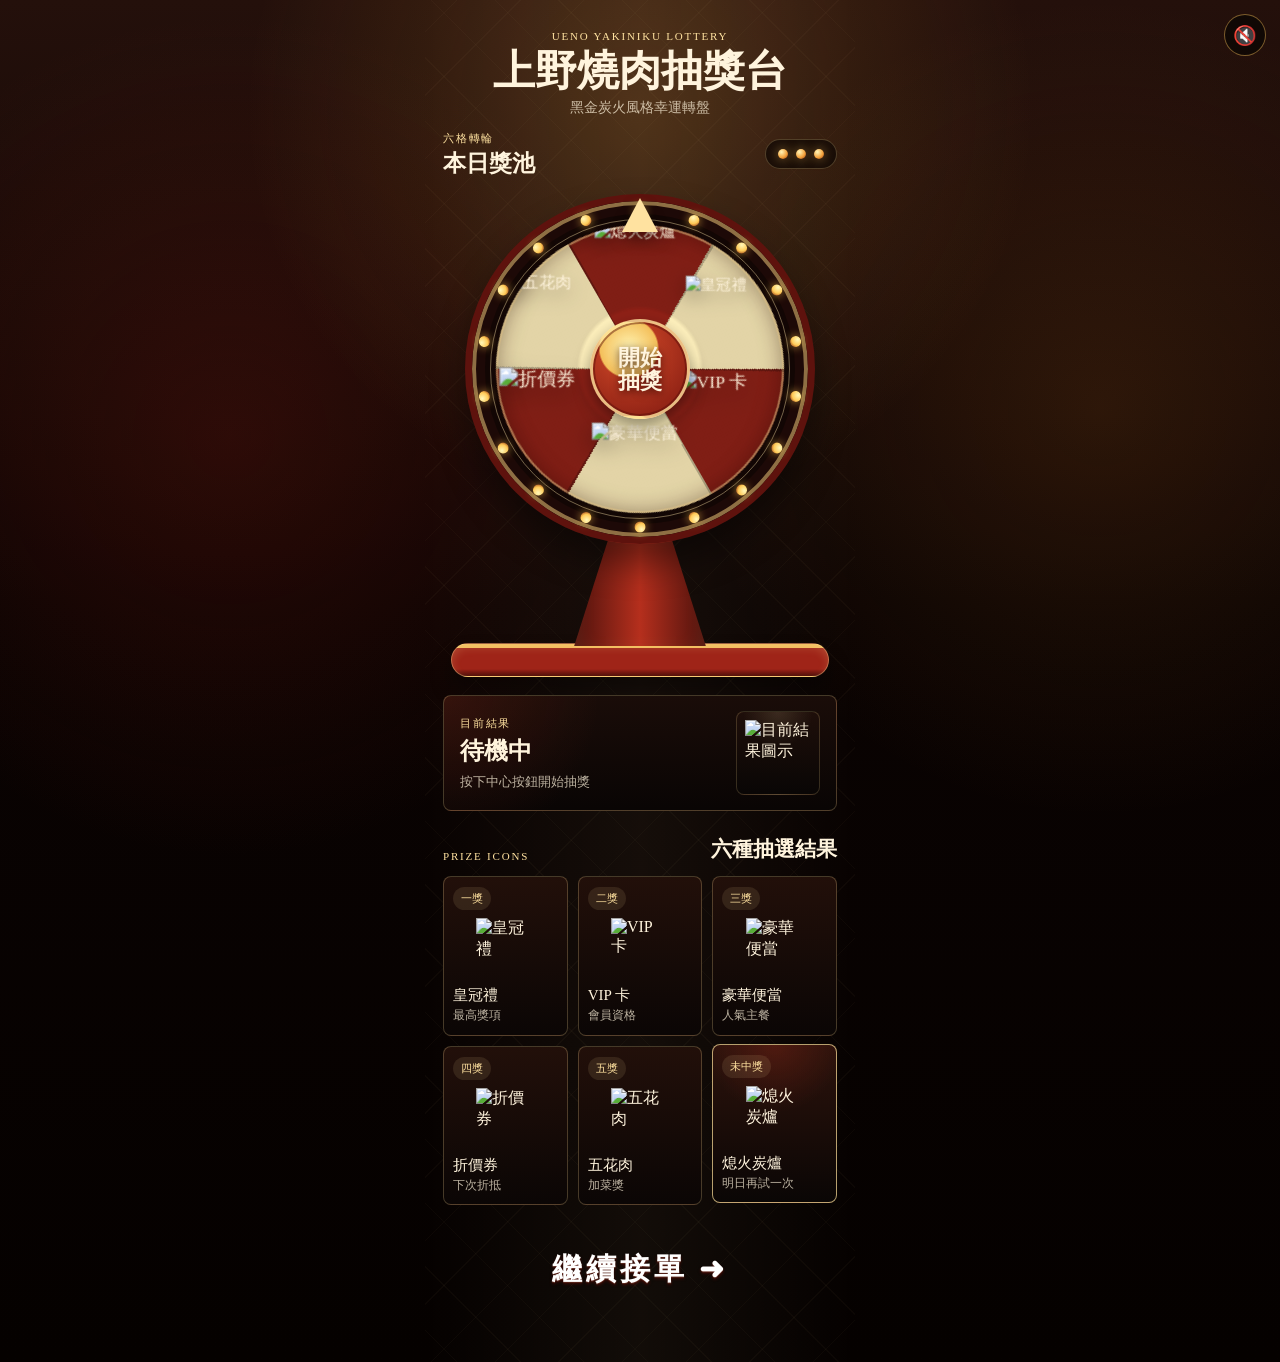
==== slot/index.html @ 362c2b06 "轉盤獎項圖：永遠正立 + 往外擴開不再擠在中心 - 圖片不再隨輪盤旋轉而上下顛倒（@property --spin 反向抵銷，扇形照常轉） - 獎項圖外移（translateY -92%→-114%）" ====
<!doctype html>
<html lang="zh-Hant">
<head>
  <meta charset="utf-8" />
  <meta name="viewport" content="width=device-width, initial-scale=1, viewport-fit=cover" />
  <meta name="theme-color" content="#120705" />
  <title>上野燒肉幸運轉盤</title>
  <link rel="stylesheet" href="./style.css?v=12" />
</head>
<body>
  <main class="lottery-app">
    <header class="brand-bar">
      <p class="brand-bar__eyebrow">UENO YAKINIKU LOTTERY</p>
      <h1 class="brand-bar__title">上野燒肉抽獎台</h1>
      <p class="brand-bar__subtitle">黑金炭火風格幸運轉盤</p>
    </header>

    <section class="wheel-stage" aria-labelledby="wheelTitle">
      <div class="stage-heading">
        <div>
          <p class="stage-heading__eyebrow">六格轉輪</p>
          <h2 id="wheelTitle" class="stage-heading__title">本日獎池</h2>
        </div>
        <div class="stage-lamps" aria-hidden="true">
          <span></span>
          <span></span>
          <span></span>
        </div>
      </div>

      <div class="fortune-machine">
        <div class="wheel-head">
          <div class="wheel-bulbs" data-bulb-ring aria-hidden="true"></div>
          <div class="wheel-pointer" aria-hidden="true"></div>

          <div class="wheel-rotator" data-wheel-rotator>
            <div class="wheel-face" data-wheel-track></div>
          </div>

          <button id="spinButton" class="center-spin" type="button">
            <span>開始</span>
            <span>抽獎</span>
          </button>
        </div>

        <div class="machine-neck" aria-hidden="true"></div>
        <div class="machine-base" aria-hidden="true"></div>
      </div>
    </section>

    <section class="draw-panel" aria-labelledby="drawStatusTitle">
      <div class="draw-status">
        <div class="draw-status__copy">
          <p class="draw-status__eyebrow" id="drawStatusTitle">目前結果</p>
          <strong id="resultLabel" class="draw-status__title">待機中</strong>
          <p id="resultDetail" class="draw-status__detail">按下中心按鈕開始抽獎</p>
        </div>
        <div class="draw-status__icon">
          <img id="resultIcon" src="./assets/prizes/ember-grill.png" alt="目前結果圖示" />
        </div>
      </div>
      <p id="resultCS" class="draw-status__cs"></p>
    </section>

    <section class="prize-grid" aria-labelledby="prizeGridTitle">
      <div class="section-heading">
        <p class="section-heading__eyebrow">Prize Icons</p>
        <h2 id="prizeGridTitle" class="section-heading__title">六種抽選結果</h2>
      </div>

      <div id="prizeCards" class="prize-grid__cards"></div>
    </section>

    <a class="back-to-game" href="../index.html">繼續接單 ➜</a>
  </main>

  <audio id="bgm" loop preload="auto" src="../assets/bgm.mp3"></audio>
  <button id="muteBtn" class="mute-btn" type="button" aria-label="背景音樂開關">🔊</button>
  <script src="./app.js?v=11"></script>
</body>
</html>
---- slot/style.css ----
* {
  box-sizing: border-box;
}

:root {
  --charcoal: #090403;
  --coal: #160807;
  --lacquer: #220d09;
  --lacquer-red: #8f2117;
  --deep-red: #5e120d;
  --ivory: #fff1bd;
  --gold: #dba64f;
  --gold-light: #ffe2a0;
  --gold-dark: #7a4518;
  --text: #fff4dd;
  --muted: rgba(255, 244, 221, 0.72);
  --line: rgba(255, 219, 150, 0.24);
  --page-width: min(100vw, 430px);
  --pad: 18px;
}

html,
body {
  margin: 0;
  min-height: 100%;
  background:
    radial-gradient(circle at 50% 8%, rgba(230, 156, 58, 0.2), transparent 28%),
    radial-gradient(circle at 18% 32%, rgba(120, 25, 15, 0.28), transparent 30%),
    radial-gradient(circle at 86% 30%, rgba(167, 92, 28, 0.18), transparent 28%),
    linear-gradient(180deg, #24100b 0%, #0a0302 44%, #050100 100%);
  color: var(--text);
  font-family: "BiauKai TC", "STKaiti", "Noto Serif TC", "PingFang TC", "Microsoft JhengHei", serif;
}

body {
  overflow-x: hidden;
}

button {
  font: inherit;
}

.lottery-app {
  position: relative;
  width: var(--page-width);
  min-height: 100dvh;
  margin: 0 auto;
  padding: 18px var(--pad) 28px;
  overflow: hidden;
  isolation: isolate;
}

.lottery-app::before {
  content: "";
  position: absolute;
  inset: 0;
  z-index: -2;
  background:
    linear-gradient(90deg, transparent, rgba(255, 225, 160, 0.05), transparent),
    repeating-linear-gradient(
      135deg,
      transparent 0 22px,
      rgba(255, 214, 137, 0.04) 22px 23px,
      transparent 23px 45px
    );
}

.brand-bar {
  padding: 6px 2px 14px;
  text-align: center;
}

.brand-bar__eyebrow,
.stage-heading__eyebrow,
.section-heading__eyebrow,
.draw-status__eyebrow {
  margin: 0;
  color: var(--gold-light);
  font-size: 11px;
  letter-spacing: 1.8px;
  text-transform: uppercase;
}

.brand-bar__title {
  margin: 8px 0 5px;
  font-size: clamp(34px, 8vw, 42px);
  line-height: 1.04;
  font-weight: 900;
}

.brand-bar__subtitle {
  margin: 0;
  color: var(--muted);
  font-size: 14px;
}

.wheel-stage,
.draw-panel,
.prize-grid {
  position: relative;
}

.stage-heading,
.draw-status {
  display: flex;
  align-items: center;
  justify-content: space-between;
  gap: 12px;
}

.stage-heading__title,
.section-heading__title {
  margin: 5px 0 0;
  font-size: 23px;
  line-height: 1.12;
}

.stage-lamps {
  display: flex;
  gap: 8px;
  padding: 9px 12px;
  border: 1px solid var(--line);
  border-radius: 999px;
  background: rgba(14, 7, 5, 0.72);
}

.stage-lamps span {
  width: 10px;
  height: 10px;
  border-radius: 50%;
  background: radial-gradient(circle at 35% 30%, #fff5b7, #f3a13b 58%, #7e2a10);
  box-shadow: 0 0 11px rgba(255, 195, 90, 0.52);
}

.fortune-machine {
  position: relative;
  margin: 18px auto 8px;
  width: min(100%, 378px);
  min-height: 455px;
}

.wheel-head {
  position: relative;
  width: min(100%, 350px);
  aspect-ratio: 1 / 1;
  margin: 0 auto;
  border-radius: 50%;
  background:
    radial-gradient(circle at 38% 28%, rgba(255, 241, 188, 0.34), transparent 9%),
    radial-gradient(circle, #32120c 0 57%, #120604 59% 100%);
  border: 7px solid var(--deep-red);
  box-shadow:
    inset 0 0 0 4px rgba(255, 214, 130, 0.5),
    inset 0 0 0 13px rgba(31, 10, 7, 0.86),
    0 20px 34px rgba(0, 0, 0, 0.42);
  z-index: 2;
}

.wheel-head::before {
  content: "";
  position: absolute;
  inset: 18px;
  border-radius: 50%;
  border: 1px solid rgba(255, 232, 171, 0.42);
  pointer-events: none;
  z-index: 5;
}

.wheel-pointer {
  position: absolute;
  top: -3px;
  left: 50%;
  width: 0;
  height: 0;
  transform: translateX(-50%);
  border-left: 18px solid transparent;
  border-right: 18px solid transparent;
  border-top: 0;
  border-bottom: 34px solid var(--gold-light);
  filter: drop-shadow(0 7px 8px rgba(0, 0, 0, 0.42));
  z-index: 8;
}

/* 轉盤旋轉角度：可動畫的自訂屬性，供獎項圖片反向抵銷以保持永遠正立 */
@property --spin {
  syntax: "<angle>";
  inherits: true;
  initial-value: 0deg;
}

.wheel-rotator {
  position: absolute;
  inset: 24px;
  border-radius: 50%;
  overflow: hidden;
  --spin: 0deg;
  transform: rotate(0deg);
  transition: transform 2800ms cubic-bezier(0.12, 0.84, 0.2, 1),
    --spin 2800ms cubic-bezier(0.12, 0.84, 0.2, 1);
  will-change: transform;
  background:
    conic-gradient(
      from -30deg,
      var(--ivory) 0deg 60deg,
      var(--lacquer-red) 60deg 120deg,
      var(--ivory) 120deg 180deg,
      var(--lacquer-red) 180deg 240deg,
      var(--ivory) 240deg 300deg,
      var(--lacquer-red) 300deg 360deg
    );
  box-shadow:
    inset 0 0 0 2px rgba(255, 222, 150, 0.55),
    inset 0 0 22px rgba(37, 8, 5, 0.42);
  z-index: 2;
}

.wheel-face {
  position: absolute;
  inset: 0;
  border-radius: 50%;
  background:
    repeating-conic-gradient(from -30deg, rgba(0, 0, 0, 0.24) 0deg 1deg, transparent 1deg 60deg),
    radial-gradient(circle, transparent 0 29%, rgba(22, 7, 5, 0.12) 31% 100%);
}

.wheel-prize {
  --angle: 0deg;
  position: absolute;
  left: 50%;
  top: 50%;
  width: 31%;
  aspect-ratio: 1 / 1;
  display: flex;
  align-items: center;
  justify-content: center;
  transform: translate(-50%, -50%) rotate(var(--angle)) translateY(-114%) rotate(calc(-1 * (var(--angle) + var(--spin, 0deg))));
}

.wheel-prize img {
  width: 100%;
  height: 100%;
  object-fit: contain;
  transform: scale(var(--wheel-scale, 1));
  filter: drop-shadow(0 7px 10px rgba(0, 0, 0, 0.36));
  user-select: none;
  -webkit-user-drag: none;
}

.wheel-bulbs {
  position: absolute;
  inset: 0;
  z-index: 7;
  pointer-events: none;
}

.wheel-bulb {
  --angle: 0deg;
  position: absolute;
  left: 50%;
  top: 50%;
  width: 11px;
  height: 11px;
  border-radius: 50%;
  background: radial-gradient(circle at 35% 28%, #fff8ba, #ffca57 55%, #9c4217 88%);
  box-shadow: 0 0 10px rgba(255, 198, 81, 0.7);
  transform: translate(-50%, -50%) rotate(var(--angle)) translateY(-158px);
}

.center-spin {
  position: absolute;
  left: 50%;
  top: 50%;
  width: 100px;
  aspect-ratio: 1 / 1;
  transform: translate(-50%, -50%);
  display: flex;
  flex-direction: column;
  align-items: center;
  justify-content: center;
  border: 3px solid rgba(255, 232, 162, 0.78);
  border-radius: 50%;
  background:
    radial-gradient(circle at 38% 28%, #fff4b4, #f4c05b 32%, #b83a21 34%, #7d170f 100%);
  color: #fff4dd;
  font-size: 22px;
  font-weight: 900;
  line-height: 1.05;
  letter-spacing: 0;
  text-shadow: 0 2px 8px rgba(40, 5, 3, 0.8);
  box-shadow:
    inset 0 0 0 2px rgba(85, 12, 8, 0.45),
    0 8px 18px rgba(0, 0, 0, 0.45);
  cursor: pointer;
  z-index: 9;
}

.center-spin:disabled {
  cursor: wait;
  filter: saturate(0.75);
}

.machine-neck {
  position: relative;
  width: 132px;
  height: 124px;
  margin: -22px auto 0;
  background:
    linear-gradient(90deg, #4e120d, #b52f1d 50%, #4e120d);
  clip-path: polygon(30% 0, 70% 0, 100% 100%, 0 100%);
  box-shadow: inset 0 10px 22px rgba(255, 216, 137, 0.12);
  z-index: 1;
}

.machine-base {
  position: relative;
  width: 100%;
  height: 34px;
  margin: -3px auto 0;
  border-radius: 999px;
  background:
    linear-gradient(180deg, #f2bd5d 0 12%, #9f2418 14% 78%, #4d0c08 100%);
  border: 1px solid rgba(255, 218, 145, 0.42);
  box-shadow:
    inset 0 4px 8px rgba(255, 224, 149, 0.18),
    0 14px 22px rgba(0, 0, 0, 0.32);
}

.draw-panel {
  margin-top: 18px;
}

.draw-status {
  padding: 15px 16px;
  border: 1px solid var(--line);
  border-radius: 8px;
  background:
    radial-gradient(circle at top left, rgba(177, 48, 27, 0.18), transparent 38%),
    linear-gradient(180deg, rgba(27, 13, 9, 0.96), rgba(9, 5, 4, 0.98));
}

.draw-status__copy {
  min-width: 0;
  flex: 1;
}

.draw-status__title {
  display: block;
  margin-top: 7px;
  font-size: 24px;
  line-height: 1.1;
}

.draw-status__detail {
  margin: 8px 0 0;
  color: var(--muted);
  font-size: 13px;
  line-height: 1.35;
}

.draw-status__icon {
  display: flex;
  align-items: center;
  justify-content: center;
  width: 84px;
  aspect-ratio: 1;
  border-radius: 8px;
  border: 1px solid rgba(255, 218, 145, 0.18);
  background:
    radial-gradient(circle at top, rgba(255, 229, 172, 0.13), transparent 38%),
    linear-gradient(180deg, rgba(31, 15, 10, 0.98), rgba(9, 6, 5, 1));
}

.draw-status__icon img {
  width: 66px;
  height: 66px;
  object-fit: contain;
}

.prize-grid {
  margin-top: 22px;
}

.section-heading {
  display: flex;
  align-items: end;
  justify-content: space-between;
}

.section-heading__title {
  font-size: 21px;
}

.prize-grid__cards {
  display: grid;
  grid-template-columns: repeat(3, minmax(0, 1fr));
  gap: 10px;
  margin-top: 14px;
}

.prize-card {
  min-height: 128px;
  padding: 10px 9px 11px;
  border: 1px solid var(--line);
  border-radius: 8px;
  background:
    linear-gradient(180deg, rgba(35, 16, 10, 0.97), rgba(11, 6, 5, 0.98));
  transition: transform 160ms ease, border-color 160ms ease, background 160ms ease;
}

.prize-card.is-active {
  border-color: rgba(255, 225, 156, 0.7);
  background:
    radial-gradient(circle at top, rgba(171, 46, 28, 0.28), transparent 40%),
    linear-gradient(180deg, rgba(45, 19, 12, 0.98), rgba(10, 6, 5, 1));
  transform: translateY(-2px);
}

.prize-card__rank {
  display: inline-flex;
  margin-bottom: 8px;
  padding: 4px 8px;
  border-radius: 999px;
  color: var(--gold-light);
  background: rgba(255, 226, 160, 0.1);
  font-size: 11px;
}

.prize-card__icon {
  display: flex;
  align-items: center;
  justify-content: center;
  height: 58px;
  margin-bottom: 10px;
}

.prize-card__icon img {
  width: 58px;
  height: 58px;
  object-fit: contain;
}

.prize-card__name {
  margin: 0;
  font-size: 15px;
  line-height: 1.2;
}

.prize-card__note {
  margin: 4px 0 0;
  color: var(--muted);
  font-size: 12px;
  line-height: 1.3;
}

@media (max-width: 380px) {
  .lottery-app {
    padding-inline: 14px;
  }

  .fortune-machine {
    min-height: 430px;
  }

  .wheel-head {
    width: min(100%, 326px);
  }

  .wheel-bulb {
    transform: translate(-50%, -50%) rotate(var(--angle)) translateY(-146px);
  }

  .center-spin {
    width: 92px;
    font-size: 20px;
  }

  .prize-grid__cards {
    gap: 8px;
  }

  .prize-card {
    min-height: 122px;
    padding-inline: 8px;
  }
}

@media (min-width: 720px) {
  .lottery-app {
    padding-top: 24px;
    padding-bottom: 42px;
  }
}

/* === 整合：版面修正 + 返回按鈕 + 客服提示 + 背景音樂開關 === */
.lottery-app { min-height: auto; }
.lottery-app::before {
  background:
    linear-gradient(90deg, transparent, rgba(255, 225, 160, 0.05), transparent),
    repeating-linear-gradient(135deg, transparent 0 22px, rgba(255, 214, 137, 0.028) 22px 23px, transparent 23px 45px),
    repeating-linear-gradient(45deg, transparent 0 22px, rgba(255, 214, 137, 0.028) 22px 23px, transparent 23px 45px);
}
.draw-status__cs {
  margin: 14px 0 0; padding: 12px 14px; border-radius: 12px;
  background: linear-gradient(180deg, rgba(219, 166, 79, 0.18), rgba(219, 166, 79, 0.08));
  border: 1px solid rgba(255, 226, 160, 0.5);
  color: var(--gold-light); font-size: 15px; font-weight: 700; line-height: 1.55;
  text-align: center; letter-spacing: 1px;
}
.draw-status__cs:empty { display: none; }
.back-to-game {
  display: flex; align-items: center; justify-content: center;
  width: 100%; max-width: 360px; aspect-ratio: 1100 / 272; margin: 20px auto 6px;
  background: url("./assets/btn_continue.png") center / contain no-repeat;
  text-decoration: none; color: #fff; font-size: 30px; font-weight: 900; letter-spacing: 4px;
  text-shadow: 0 2px 3px rgba(110, 8, 0, 0.55), 0 1px 0 rgba(255, 205, 160, 0.25);
}
.back-to-game:active { transform: translateY(2px); }
.mute-btn {
  position: fixed; top: 14px; right: 14px; z-index: 9999;
  width: 42px; height: 42px; border-radius: 50%;
  border: 1px solid rgba(214, 162, 77, 0.55); background: rgba(10, 6, 3, 0.72);
  color: var(--gold-light); font-size: 19px; line-height: 1; cursor: pointer;
  display: flex; align-items: center; justify-content: center; -webkit-tap-highlight-color: transparent;
}
.mute-btn:active { transform: scale(0.92); }
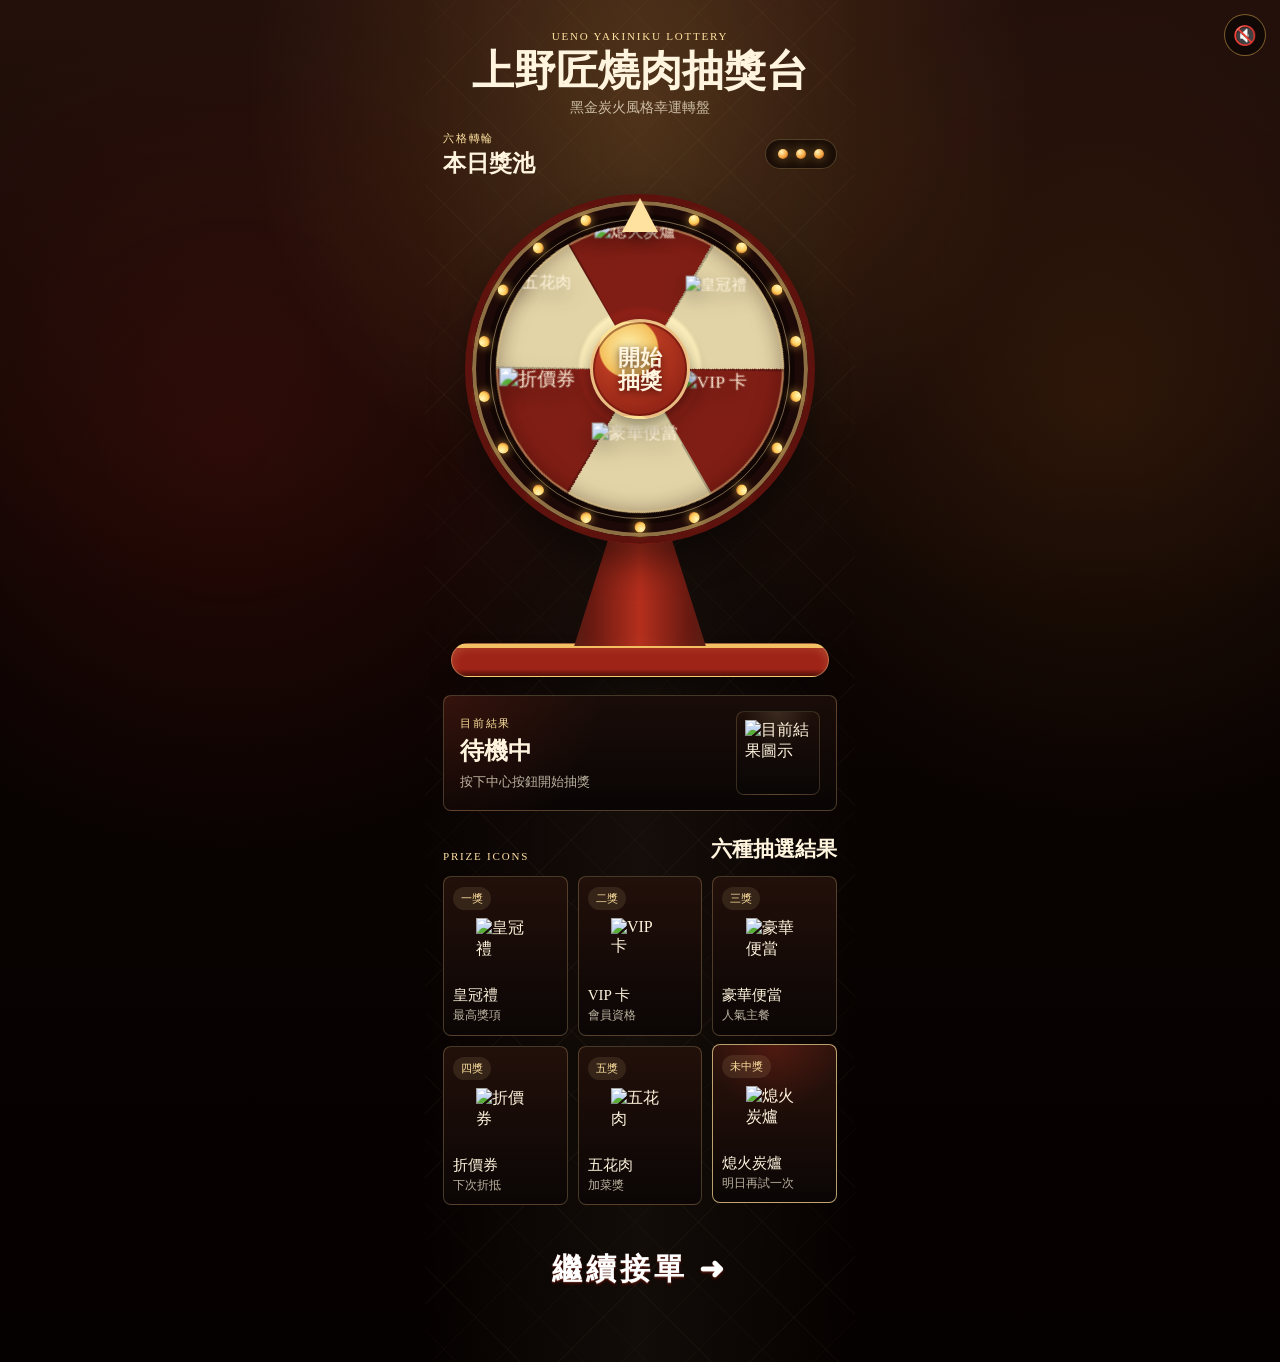
==== commit b8e18032: "抽獎台標題補上「匠」：上野燒肉抽獎台 → 上野匠燒肉抽獎台 Co-Authored-By: Claude Opus 4.8 <noreply@anthropic.com>" ====
--- a/slot/index.html
+++ b/slot/index.html
@@ -11,7 +11,7 @@
   <main class="lottery-app">
     <header class="brand-bar">
       <p class="brand-bar__eyebrow">UENO YAKINIKU LOTTERY</p>
-      <h1 class="brand-bar__title">上野燒肉抽獎台</h1>
+      <h1 class="brand-bar__title">上野匠燒肉抽獎台</h1>
       <p class="brand-bar__subtitle">黑金炭火風格幸運轉盤</p>
     </header>
 
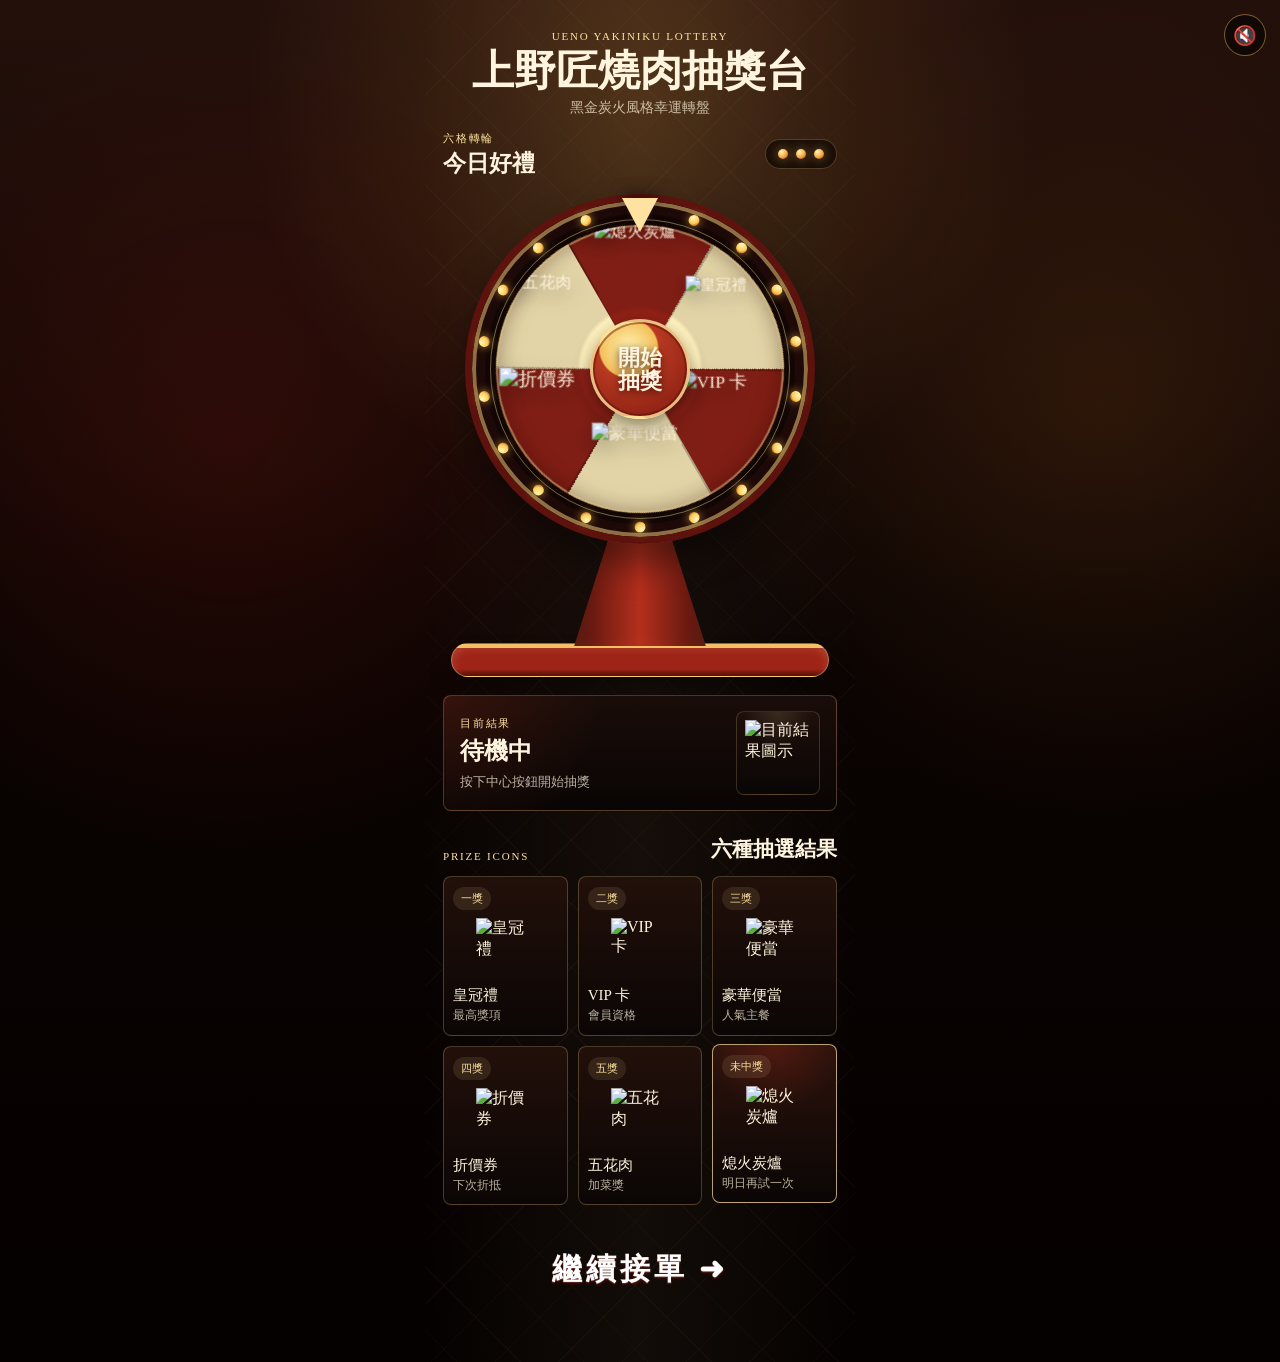
==== commit 0081259f: "烤肉改擬真翻面機制 + 轉盤箭頭朝下 + 標題今日好禮 + 五花肉烤焦加深 - 烤肉：只有貼烤網的底面會熟；底面好→亮藍光提示翻面；翻面後另一面好→亮金光提示出餐；任一面拖過頭=烤焦 - 轉盤指針三角" ====
--- a/slot/index.html
+++ b/slot/index.html
@@ -4,8 +4,8 @@
   <meta charset="utf-8" />
   <meta name="viewport" content="width=device-width, initial-scale=1, viewport-fit=cover" />
   <meta name="theme-color" content="#120705" />
-  <title>上野燒肉幸運轉盤</title>
-  <link rel="stylesheet" href="./style.css?v=12" />
+  <title>上野匠燒肉幸運轉盤</title>
+  <link rel="stylesheet" href="./style.css?v=13" />
 </head>
 <body>
   <main class="lottery-app">
@@ -19,7 +19,7 @@
       <div class="stage-heading">
         <div>
           <p class="stage-heading__eyebrow">六格轉輪</p>
-          <h2 id="wheelTitle" class="stage-heading__title">本日獎池</h2>
+          <h2 id="wheelTitle" class="stage-heading__title">今日好禮</h2>
         </div>
         <div class="stage-lamps" aria-hidden="true">
           <span></span>
--- a/slot/style.css
+++ b/slot/style.css
@@ -175,9 +175,9 @@
   transform: translateX(-50%);
   border-left: 18px solid transparent;
   border-right: 18px solid transparent;
-  border-top: 0;
-  border-bottom: 34px solid var(--gold-light);
-  filter: drop-shadow(0 7px 8px rgba(0, 0, 0, 0.42));
+  border-bottom: 0;
+  border-top: 34px solid var(--gold-light);
+  filter: drop-shadow(0 -5px 8px rgba(0, 0, 0, 0.42));
   z-index: 8;
 }
 
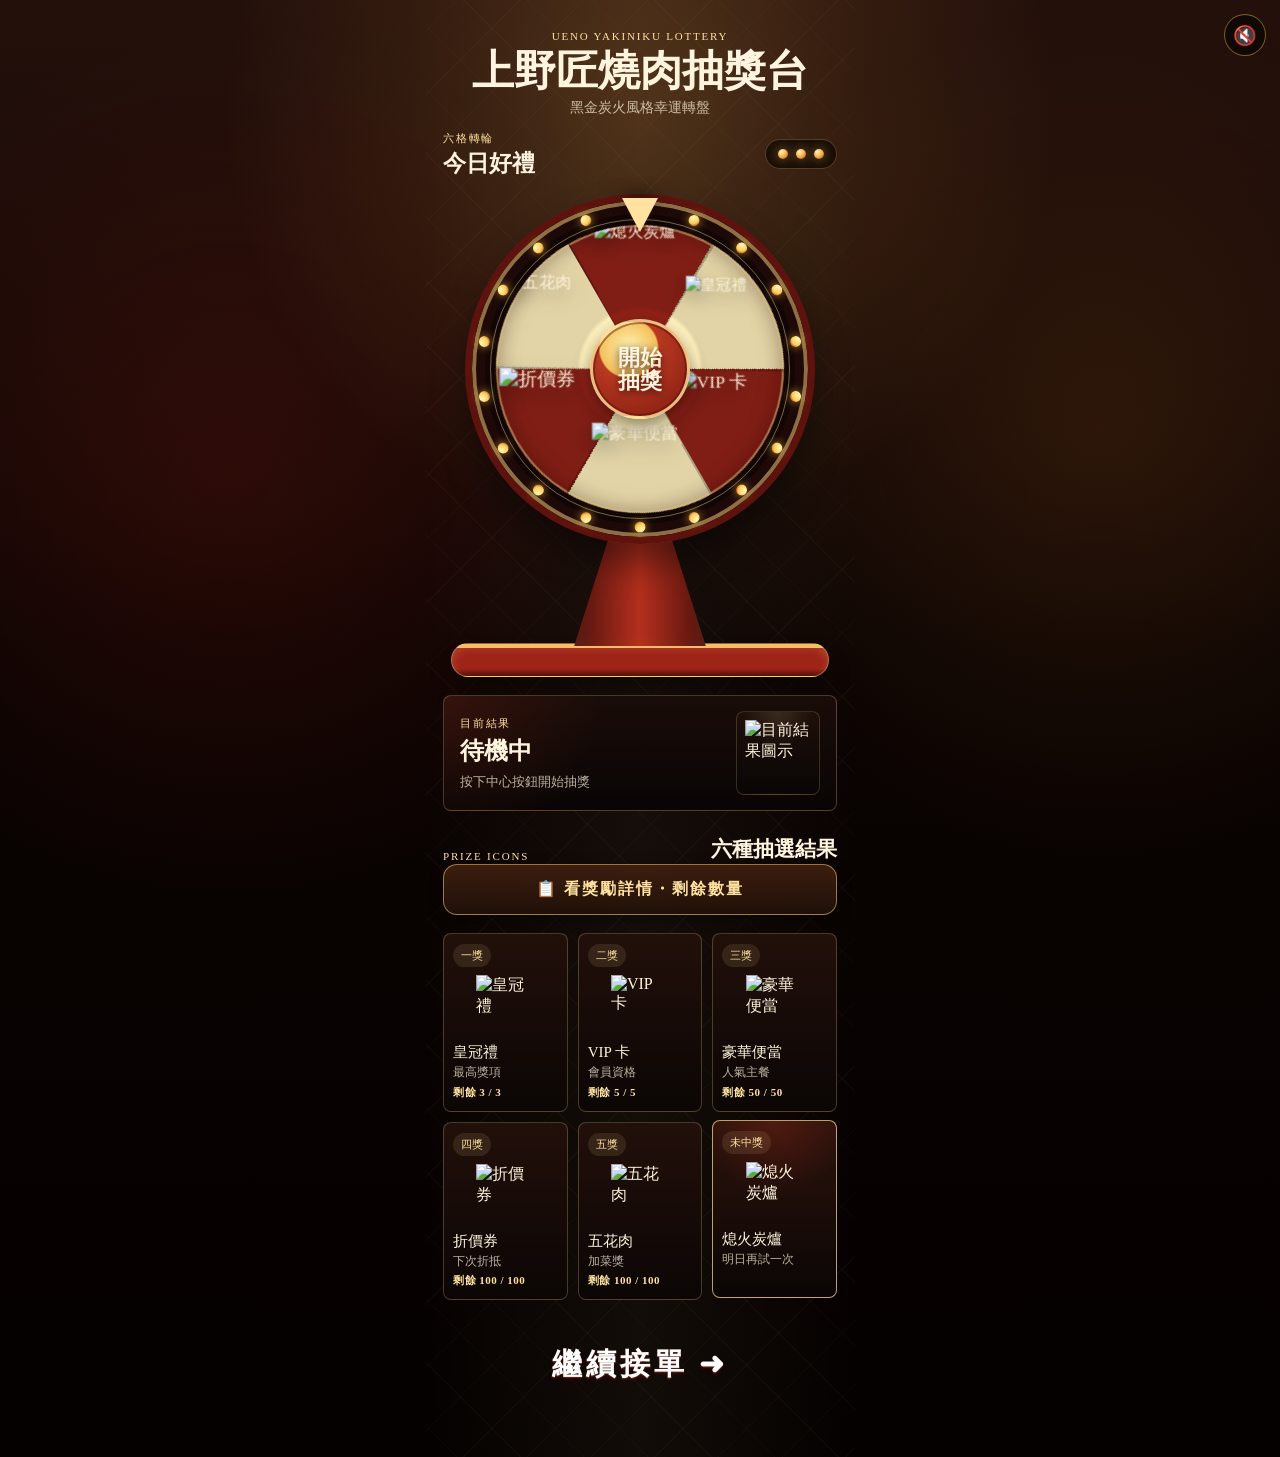
==== commit 07f5b44b: "轉盤獎勵詳情+剩餘數量 / 烤焦即失敗+重來 / 遊玩時間+3秒 / 獎勵與中獎機率調整 - 烤肉：任一片燒焦即顯示「烤焦失敗」覆蓋層，可重來 - 烤肉：五花肉/里肌/排骨遊玩時間各+3秒（雞腿排不變" ====
--- a/slot/index.html
+++ b/slot/index.html
@@ -5,7 +5,7 @@
   <meta name="viewport" content="width=device-width, initial-scale=1, viewport-fit=cover" />
   <meta name="theme-color" content="#120705" />
   <title>上野匠燒肉幸運轉盤</title>
-  <link rel="stylesheet" href="./style.css?v=13" />
+  <link rel="stylesheet" href="./style.css?v=14" />
 </head>
 <body>
   <main class="lottery-app">
@@ -68,6 +68,8 @@
         <h2 id="prizeGridTitle" class="section-heading__title">六種抽選結果</h2>
       </div>
 
+      <button id="prizeDetailBtn" class="detail-btn" type="button">📋 看獎勵詳情・剩餘數量</button>
+
       <div id="prizeCards" class="prize-grid__cards"></div>
     </section>
 
@@ -76,6 +78,6 @@
 
   <audio id="bgm" loop preload="auto" src="../assets/bgm.mp3"></audio>
   <button id="muteBtn" class="mute-btn" type="button" aria-label="背景音樂開關">🔊</button>
-  <script src="./app.js?v=11"></script>
+  <script src="./app.js?v=14"></script>
 </body>
 </html>
--- a/slot/style.css
+++ b/slot/style.css
@@ -523,3 +523,62 @@
   display: flex; align-items: center; justify-content: center; -webkit-tap-highlight-color: transparent;
 }
 .mute-btn:active { transform: scale(0.92); }
+
+/* === 獎勵詳情 + 剩餘數量 === */
+.prize-card__stock { margin: 4px 0 0; font-size: 11px; font-weight: 800; color: var(--gold-light); letter-spacing: 0.5px; }
+.prize-card__stock.is-out { color: #ff7a5a; }
+
+.detail-btn {
+  display: block; width: 100%; margin: 2px 0 18px; padding: 14px;
+  border: 1.5px solid rgba(255, 201, 112, 0.55); border-radius: 14px;
+  background: linear-gradient(180deg, rgba(64, 32, 16, 0.92), rgba(34, 17, 9, 0.92));
+  color: var(--gold-light); font-size: 16px; font-weight: 800; letter-spacing: 2px;
+  cursor: pointer; box-shadow: 0 4px 14px rgba(0, 0, 0, 0.35); -webkit-tap-highlight-color: transparent;
+}
+.detail-btn:active { transform: translateY(1px); }
+
+.prize-detail {
+  position: fixed; inset: 0; z-index: 300; display: none;
+  align-items: center; justify-content: center;
+  background: rgba(8, 4, 3, 0.82); padding: 16px; box-sizing: border-box;
+}
+.prize-detail.open { display: flex; }
+.prize-detail .pd-box {
+  position: relative; width: 100%; max-width: 520px; max-height: 86vh; overflow-y: auto;
+  -webkit-overflow-scrolling: touch;
+  background: linear-gradient(180deg, #26140d, #160a07);
+  border: 1.5px solid rgba(255, 201, 112, 0.5); border-radius: 20px;
+  padding: 22px 16px 16px; box-shadow: 0 24px 60px rgba(0, 0, 0, 0.6);
+}
+.prize-detail .pd-title {
+  font-size: 24px; font-weight: 900; color: var(--gold-light); text-align: center;
+  letter-spacing: 3px; margin: 0 0 14px; text-shadow: 0 2px 0 #5a1c0a;
+}
+.prize-detail .pd-close {
+  position: absolute; top: 12px; right: 14px; width: 34px; height: 34px;
+  border: none; border-radius: 50%; background: rgba(255, 255, 255, 0.1);
+  color: var(--gold-light); font-size: 22px; line-height: 1; cursor: pointer;
+}
+.prize-detail .pd-item {
+  display: flex; gap: 12px; align-items: center;
+  padding: 12px 4px; border-bottom: 1px solid rgba(255, 201, 112, 0.13);
+}
+.prize-detail .pd-item:last-child { border-bottom: none; }
+.prize-detail .pd-item > img {
+  width: 56px; height: 56px; flex: 0 0 56px; object-fit: contain;
+  filter: drop-shadow(0 4px 6px rgba(0, 0, 0, 0.5));
+}
+.prize-detail .pd-info { flex: 1; min-width: 0; }
+.prize-detail .pd-head { display: flex; align-items: center; gap: 8px; margin-bottom: 3px; }
+.prize-detail .pd-rank {
+  font-size: 12px; font-weight: 800; color: #3a1c08;
+  background: linear-gradient(180deg, #ffd98a, #e0a64e); padding: 2px 8px; border-radius: 8px;
+}
+.prize-detail .pd-head b { font-size: 17px; color: #fff3dd; }
+.prize-detail .pd-reward { font-size: 13px; line-height: 1.5; color: #e8d4b4; margin: 0 0 7px; }
+.prize-detail .pd-stock { display: flex; justify-content: space-between; font-size: 12.5px; color: #caa97e; margin-bottom: 4px; }
+.prize-detail .pd-left { font-weight: 800; color: var(--gold-light); }
+.prize-detail .pd-left.is-out { color: #ff7a5a; }
+.prize-detail .pd-bar { height: 6px; border-radius: 6px; background: rgba(255, 255, 255, 0.1); overflow: hidden; }
+.prize-detail .pd-bar > i { display: block; height: 100%; border-radius: 6px; background: linear-gradient(90deg, #e0a64e, #ffd98a); }
+.prize-detail .pd-foot { margin: 14px 2px 2px; font-size: 11.5px; color: #9c8059; text-align: center; line-height: 1.5; }
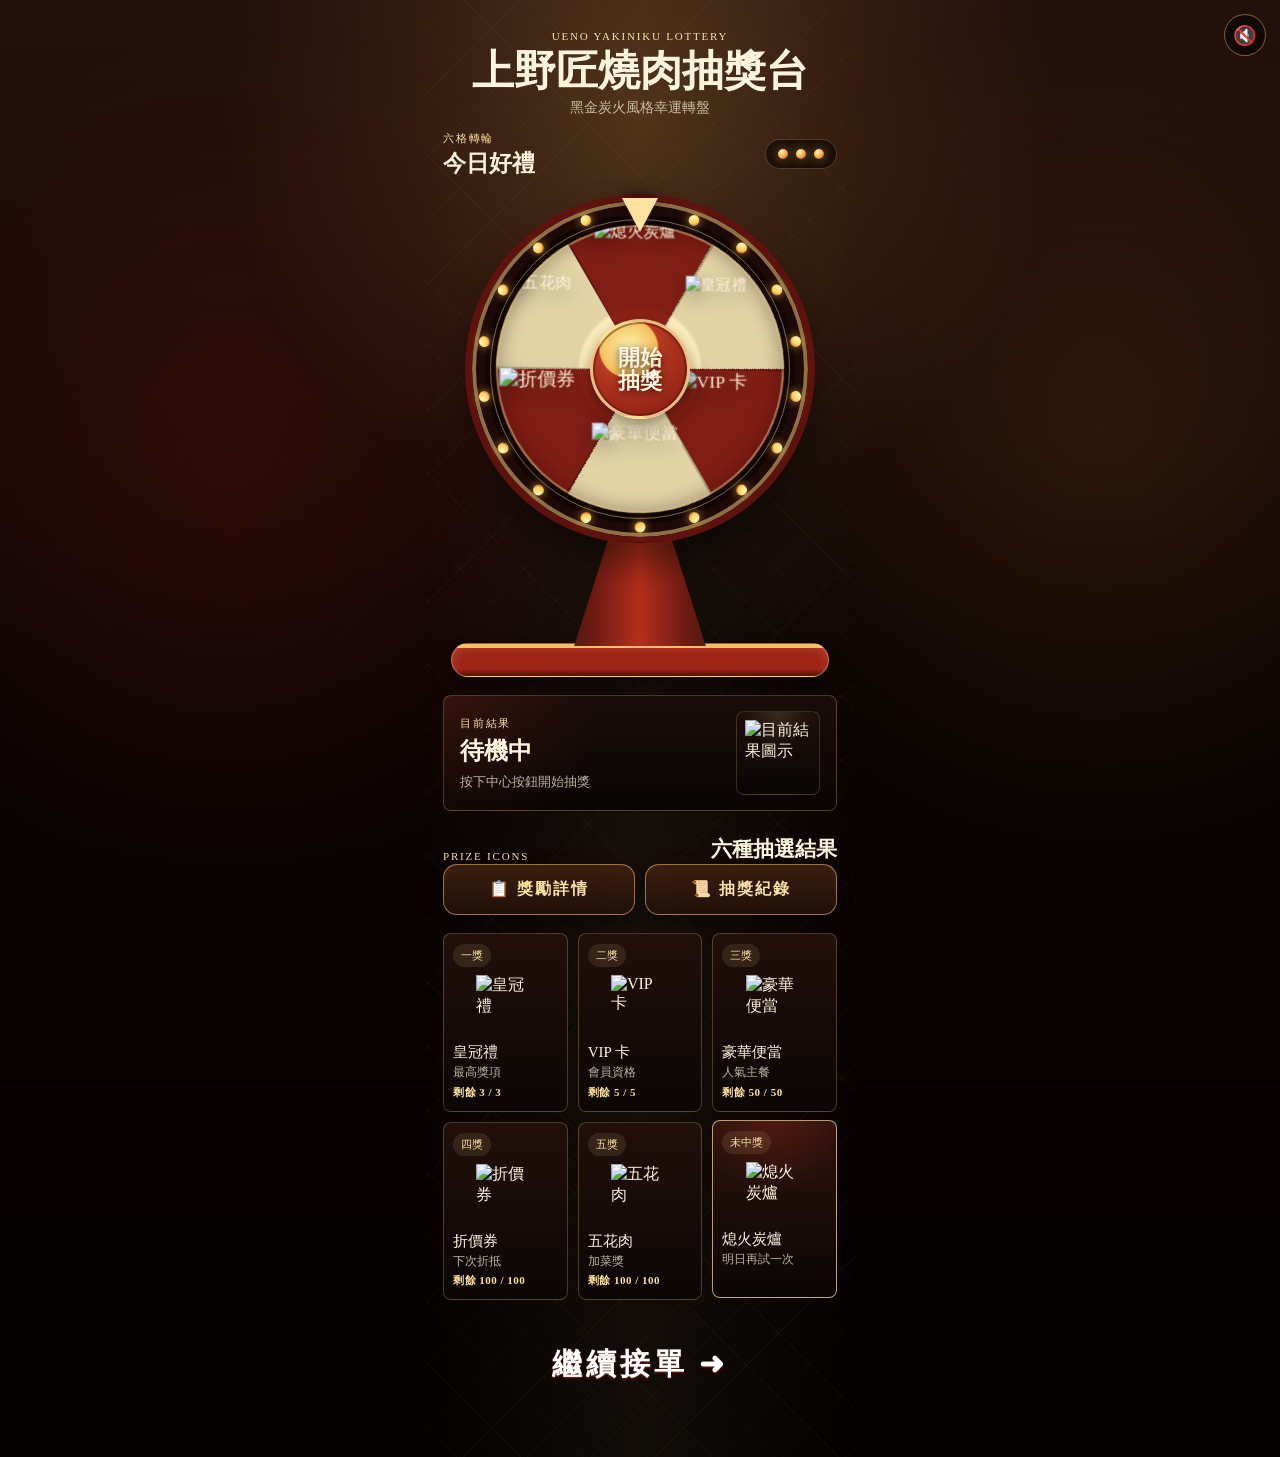
==== commit 7b1b059f: "轉盤：抽獎紀錄 + 中獎兌換碼 + 30天倒數時效 + 使用按鈕 - 抽獎紀錄(本機)：按鈕開視窗列出 日期＋獎項，新到舊，含未中獎 - 每筆中獎產生唯一兌換碼 UENO-當月-獎項-亂碼，顯示於中獎" ====
--- a/slot/index.html
+++ b/slot/index.html
@@ -5,7 +5,7 @@
   <meta name="viewport" content="width=device-width, initial-scale=1, viewport-fit=cover" />
   <meta name="theme-color" content="#120705" />
   <title>上野匠燒肉幸運轉盤</title>
-  <link rel="stylesheet" href="./style.css?v=14" />
+  <link rel="stylesheet" href="./style.css?v=18" />
 </head>
 <body>
   <main class="lottery-app">
@@ -68,7 +68,10 @@
         <h2 id="prizeGridTitle" class="section-heading__title">六種抽選結果</h2>
       </div>
 
-      <button id="prizeDetailBtn" class="detail-btn" type="button">📋 看獎勵詳情・剩餘數量</button>
+      <div class="detail-row">
+        <button id="prizeDetailBtn" class="detail-btn" type="button">📋 獎勵詳情</button>
+        <button id="historyBtn" class="detail-btn" type="button">📜 抽獎紀錄</button>
+      </div>
 
       <div id="prizeCards" class="prize-grid__cards"></div>
     </section>
@@ -78,6 +81,6 @@
 
   <audio id="bgm" loop preload="auto" src="../assets/bgm.mp3"></audio>
   <button id="muteBtn" class="mute-btn" type="button" aria-label="背景音樂開關">🔊</button>
-  <script src="./app.js?v=14"></script>
+  <script src="./app.js?v=18"></script>
 </body>
 </html>
--- a/slot/style.css
+++ b/slot/style.css
@@ -582,3 +582,56 @@
 .prize-detail .pd-bar { height: 6px; border-radius: 6px; background: rgba(255, 255, 255, 0.1); overflow: hidden; }
 .prize-detail .pd-bar > i { display: block; height: 100%; border-radius: 6px; background: linear-gradient(90deg, #e0a64e, #ffd98a); }
 .prize-detail .pd-foot { margin: 14px 2px 2px; font-size: 11.5px; color: #9c8059; text-align: center; line-height: 1.5; }
+
+/* 兩顆按鈕並排（獎勵詳情 / 抽獎紀錄）*/
+.detail-row { display: flex; gap: 10px; margin: 2px 0 18px; }
+.detail-row .detail-btn { margin: 0; flex: 1; }
+
+/* 抽獎紀錄清單 */
+.hist-item { display: flex; gap: 12px; align-items: center; padding: 11px 4px; border-bottom: 1px solid rgba(255, 201, 112, 0.13); }
+.hist-item:last-child { border-bottom: none; }
+.hist-item > img { width: 44px; height: 44px; flex: 0 0 44px; object-fit: contain; filter: drop-shadow(0 3px 5px rgba(0, 0, 0, 0.5)); }
+.hist-info { display: flex; flex-direction: column; gap: 2px; }
+.hist-date { font-size: 13px; color: #caa97e; }
+.hist-prize { font-size: 16px; font-weight: 800; color: var(--gold-light); }
+.hist-prize.is-miss { color: #9c8059; font-weight: 600; }
+.hist-empty { text-align: center; color: #9c8059; font-size: 15px; padding: 34px 0; line-height: 1.9; }
+
+/* 中獎兌換碼 */
+.redeem-code {
+  display: inline-block; margin: 4px 0; padding: 5px 14px;
+  font-family: ui-monospace, "SF Mono", Menlo, monospace; font-size: 21px; font-weight: 800; letter-spacing: 2px;
+  color: #fff3dd; background: rgba(0, 0, 0, 0.35);
+  border: 1px dashed rgba(255, 201, 112, 0.65); border-radius: 9px;
+}
+.draw-status__cs small { display: inline-block; margin-top: 7px; font-size: 12.5px; font-weight: 600; opacity: 0.92; }
+.hist-code { font-family: ui-monospace, Menlo, monospace; font-size: 12px; color: #caa97e; letter-spacing: 1px; margin-top: 1px; }
+.hist-countdown { font-size: 12px; color: #6fcf97; letter-spacing: 0.5px; margin-top: 2px; font-variant-numeric: tabular-nums; }
+.hist-countdown.expired { color: #ff7a5a; font-weight: 800; letter-spacing: 1px; }
+.prize-detail .pd-validity { margin: 16px 2px 2px; font-size: 13.5px; font-weight: 800; color: #ffce5e; text-align: center; letter-spacing: 0.5px; }
+
+/* 使用按鈕 / 已使用 */
+.hist-action { margin-left: auto; flex: 0 0 auto; padding-left: 8px; }
+.hist-use-btn {
+  padding: 8px 18px; border: none; border-radius: 11px;
+  background: linear-gradient(180deg, #ffd98a, #e0a64e); color: #3a1c08;
+  font-size: 15px; font-weight: 800; letter-spacing: 1px; cursor: pointer;
+  box-shadow: 0 3px 0 #8a5a1e; -webkit-tap-highlight-color: transparent;
+}
+.hist-use-btn:active { transform: translateY(2px); box-shadow: 0 1px 0 #8a5a1e; }
+.hist-used { font-size: 13px; font-weight: 800; color: #6fcf97; white-space: nowrap; }
+.hist-item.is-used { opacity: 0.6; }
+.hist-used-time { font-size: 11px; color: #9c8059; margin-top: 1px; }
+
+/* 確定要使用？對話框 */
+.confirm-dialog { position: fixed; inset: 0; z-index: 400; display: none; align-items: center; justify-content: center; background: rgba(8, 4, 3, 0.78); padding: 24px; box-sizing: border-box; }
+.confirm-dialog.open { display: flex; }
+.confirm-dialog .cd-box { width: 100%; max-width: 360px; background: linear-gradient(180deg, #26140d, #160a07); border: 1.5px solid rgba(255, 201, 112, 0.5); border-radius: 18px; padding: 28px 22px 20px; text-align: center; box-shadow: 0 20px 50px rgba(0, 0, 0, 0.6); }
+.confirm-dialog .cd-msg { margin: 0 0 8px; font-size: 23px; font-weight: 900; color: #ffce5e; letter-spacing: 2px; }
+.confirm-dialog .cd-sub { margin: 0 0 22px; font-size: 14px; color: #e8d4b4; line-height: 1.5; }
+.confirm-dialog .cd-sub:empty { display: none; }
+.confirm-dialog .cd-actions { display: flex; gap: 12px; }
+.confirm-dialog .cd-actions button { flex: 1; padding: 13px; border: none; border-radius: 12px; font-size: 17px; font-weight: 800; letter-spacing: 2px; cursor: pointer; -webkit-tap-highlight-color: transparent; }
+.confirm-dialog .cd-cancel { background: rgba(255, 255, 255, 0.12); color: #e8d4b4; }
+.confirm-dialog .cd-ok { background: linear-gradient(180deg, #ffd98a, #e0a64e); color: #3a1c08; box-shadow: 0 4px 0 #8a5a1e; }
+.confirm-dialog .cd-ok:active { transform: translateY(2px); box-shadow: 0 2px 0 #8a5a1e; }
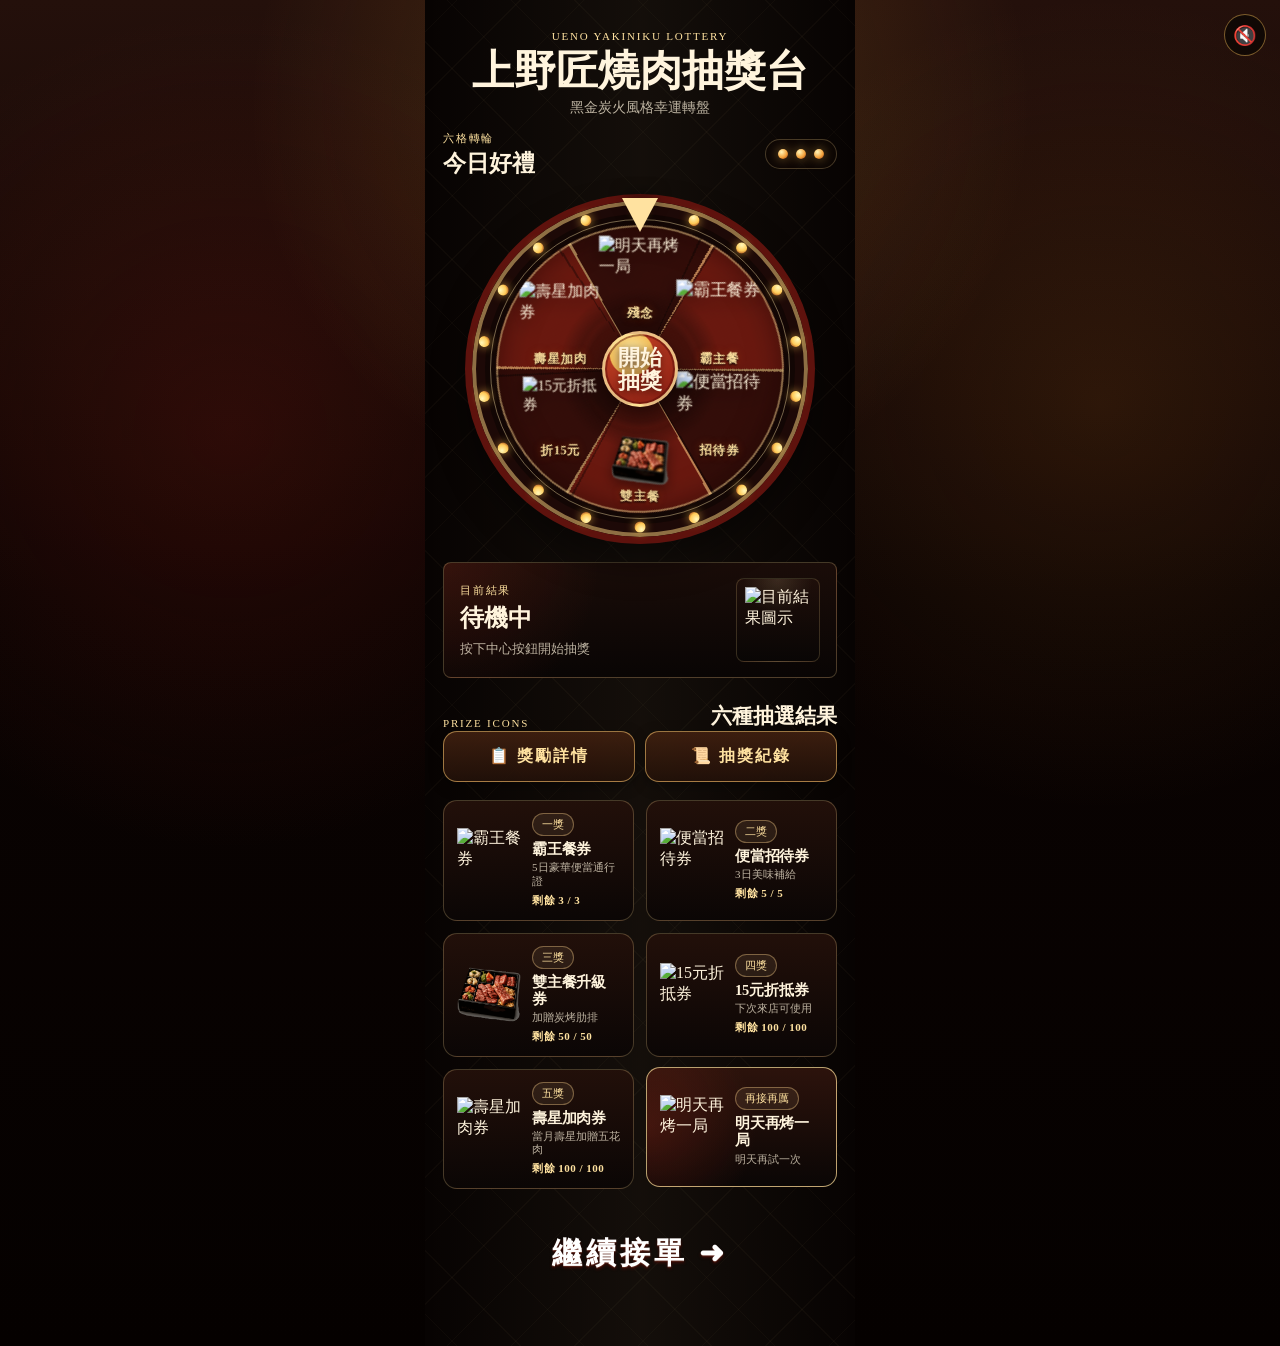
==== commit b0d39543: "底部獎項卡改版 + 輪盤文字放大外擴 + 完整便當圖 - 底部「六種抽選結果」：3欄直式 → 2欄橫式卡片（圖左文字右、圓角大卡） - 獎項文字全換新：霸王餐券／便當招待券／雙主餐升級券／15元折抵券" ====
--- a/slot/index.html
+++ b/slot/index.html
@@ -5,7 +5,7 @@
   <meta name="viewport" content="width=device-width, initial-scale=1, viewport-fit=cover" />
   <meta name="theme-color" content="#120705" />
   <title>上野匠燒肉幸運轉盤</title>
-  <link rel="stylesheet" href="./style.css?v=18" />
+  <link rel="stylesheet" href="./style.css?v=31" />
 </head>
 <body>
   <main class="lottery-app">
@@ -81,6 +81,6 @@
 
   <audio id="bgm" loop preload="auto" src="../assets/bgm.mp3"></audio>
   <button id="muteBtn" class="mute-btn" type="button" aria-label="背景音樂開關">🔊</button>
-  <script src="./app.js?v=18"></script>
+  <script src="./app.js?v=25"></script>
 </body>
 </html>
--- a/slot/style.css
+++ b/slot/style.css
@@ -48,6 +48,11 @@
   padding: 18px var(--pad) 28px;
   overflow: hidden;
   isolation: isolate;
+  background-color: #070302;
+  background-image: url("./assets/bg-fire.jpg");
+  background-repeat: no-repeat;
+  background-position: top center;
+  background-size: 100% auto;
 }
 
 .lottery-app::before {
@@ -136,7 +141,7 @@
   position: relative;
   margin: 18px auto 8px;
   width: min(100%, 378px);
-  min-height: 455px;
+  min-height: auto;
 }
 
 .wheel-head {
@@ -199,18 +204,19 @@
     --spin 2800ms cubic-bezier(0.12, 0.84, 0.2, 1);
   will-change: transform;
   background:
+    radial-gradient(circle, rgba(20, 6, 4, 0.55) 0 26%, transparent 40%),
     conic-gradient(
       from -30deg,
-      var(--ivory) 0deg 60deg,
-      var(--lacquer-red) 60deg 120deg,
-      var(--ivory) 120deg 180deg,
-      var(--lacquer-red) 180deg 240deg,
-      var(--ivory) 240deg 300deg,
-      var(--lacquer-red) 300deg 360deg
+      #7c1d12 0deg 60deg,
+      #3a0f0a 60deg 120deg,
+      #7c1d12 120deg 180deg,
+      #3a0f0a 180deg 240deg,
+      #7c1d12 240deg 300deg,
+      #3a0f0a 300deg 360deg
     );
   box-shadow:
-    inset 0 0 0 2px rgba(255, 222, 150, 0.55),
-    inset 0 0 22px rgba(37, 8, 5, 0.42);
+    inset 0 0 0 2px rgba(255, 222, 150, 0.6),
+    inset 0 0 30px rgba(20, 4, 3, 0.55);
   z-index: 2;
 }
 
@@ -219,8 +225,9 @@
   inset: 0;
   border-radius: 50%;
   background:
-    repeating-conic-gradient(from -30deg, rgba(0, 0, 0, 0.24) 0deg 1deg, transparent 1deg 60deg),
-    radial-gradient(circle, transparent 0 29%, rgba(22, 7, 5, 0.12) 31% 100%);
+    repeating-conic-gradient(from -30deg, rgba(255, 214, 138, 0.55) 0deg 1.1deg, transparent 1.1deg 60deg),
+    repeating-conic-gradient(from -30deg, rgba(0, 0, 0, 0.35) 1.1deg 2deg, transparent 2deg 60deg),
+    radial-gradient(circle, transparent 0 29%, rgba(22, 7, 5, 0.18) 31% 100%);
 }
 
 .wheel-prize {
@@ -228,22 +235,35 @@
   position: absolute;
   left: 50%;
   top: 50%;
-  width: 31%;
-  aspect-ratio: 1 / 1;
-  display: flex;
+  width: 30%;
+  display: flex;
+  flex-direction: column;
   align-items: center;
   justify-content: center;
-  transform: translate(-50%, -50%) rotate(var(--angle)) translateY(-114%) rotate(calc(-1 * (var(--angle) + var(--spin, 0deg))));
+  gap: 0;
+  transform: translate(-50%, -50%) rotate(var(--angle)) translateY(-110%) rotate(calc(-1 * (var(--angle) + var(--spin, 0deg))));
 }
 
 .wheel-prize img {
-  width: 100%;
-  height: 100%;
+  width: 96%;
+  aspect-ratio: 1 / 1;
   object-fit: contain;
   transform: scale(var(--wheel-scale, 1));
-  filter: drop-shadow(0 7px 10px rgba(0, 0, 0, 0.36));
+  filter: drop-shadow(0 6px 9px rgba(0, 0, 0, 0.42));
   user-select: none;
   -webkit-user-drag: none;
+}
+
+.wheel-prize__label {
+  margin-top: -12px;
+  font-weight: 800;
+  font-size: 12.5px;
+  line-height: 1;
+  color: var(--gold-light);
+  white-space: nowrap;
+  letter-spacing: 0.5px;
+  text-shadow: 0 1px 2px rgba(0, 0, 0, 0.95), 0 0 7px rgba(150, 50, 12, 0.6);
+  pointer-events: none;
 }
 
 .wheel-bulbs {
@@ -270,7 +290,7 @@
   position: absolute;
   left: 50%;
   top: 50%;
-  width: 100px;
+  width: 76px;
   aspect-ratio: 1 / 1;
   transform: translate(-50%, -50%);
   display: flex;
@@ -300,6 +320,7 @@
 }
 
 .machine-neck {
+  display: none;
   position: relative;
   width: 132px;
   height: 124px;
@@ -312,6 +333,7 @@
 }
 
 .machine-base {
+  display: none;
   position: relative;
   width: 100%;
   height: 34px;
@@ -392,16 +414,19 @@
 
 .prize-grid__cards {
   display: grid;
-  grid-template-columns: repeat(3, minmax(0, 1fr));
-  gap: 10px;
+  grid-template-columns: repeat(2, minmax(0, 1fr));
+  gap: 12px;
   margin-top: 14px;
 }
 
 .prize-card {
-  min-height: 128px;
-  padding: 10px 9px 11px;
+  display: flex;
+  align-items: center;
+  gap: 11px;
+  min-height: 92px;
+  padding: 12px 13px;
   border: 1px solid var(--line);
-  border-radius: 8px;
+  border-radius: 14px;
   background:
     linear-gradient(180deg, rgba(35, 16, 10, 0.97), rgba(11, 6, 5, 0.98));
   transition: transform 160ms ease, border-color 160ms ease, background 160ms ease;
@@ -410,46 +435,58 @@
 .prize-card.is-active {
   border-color: rgba(255, 225, 156, 0.7);
   background:
-    radial-gradient(circle at top, rgba(171, 46, 28, 0.28), transparent 40%),
+    radial-gradient(circle at left, rgba(171, 46, 28, 0.28), transparent 55%),
     linear-gradient(180deg, rgba(45, 19, 12, 0.98), rgba(10, 6, 5, 1));
   transform: translateY(-2px);
 }
 
+.prize-card__icon {
+  flex: 0 0 auto;
+  display: flex;
+  align-items: center;
+  justify-content: center;
+  width: 64px;
+  height: 64px;
+}
+
+.prize-card__icon img {
+  width: 64px;
+  height: 64px;
+  object-fit: contain;
+}
+
+.prize-card__body {
+  min-width: 0;
+  flex: 1 1 auto;
+  display: flex;
+  flex-direction: column;
+}
+
 .prize-card__rank {
-  display: inline-flex;
-  margin-bottom: 8px;
-  padding: 4px 8px;
+  align-self: flex-start;
+  margin-bottom: 5px;
+  padding: 3px 9px;
+  border: 1px solid rgba(255, 210, 140, 0.38);
   border-radius: 999px;
   color: var(--gold-light);
-  background: rgba(255, 226, 160, 0.1);
+  background: rgba(255, 226, 160, 0.08);
   font-size: 11px;
-}
-
-.prize-card__icon {
-  display: flex;
-  align-items: center;
-  justify-content: center;
-  height: 58px;
-  margin-bottom: 10px;
-}
-
-.prize-card__icon img {
-  width: 58px;
-  height: 58px;
-  object-fit: contain;
+  white-space: nowrap;
 }
 
 .prize-card__name {
   margin: 0;
-  font-size: 15px;
-  line-height: 1.2;
+  font-size: 14.5px;
+  font-weight: 800;
+  line-height: 1.18;
+  letter-spacing: -0.2px;
 }
 
 .prize-card__note {
-  margin: 4px 0 0;
+  margin: 3px 0 0;
   color: var(--muted);
-  font-size: 12px;
-  line-height: 1.3;
+  font-size: 11px;
+  line-height: 1.25;
 }
 
 @media (max-width: 380px) {
@@ -458,7 +495,7 @@
   }
 
   .fortune-machine {
-    min-height: 430px;
+    min-height: auto;
   }
 
   .wheel-head {
@@ -470,17 +507,28 @@
   }
 
   .center-spin {
-    width: 92px;
-    font-size: 20px;
+    width: 68px;
+    font-size: 17px;
   }
 
   .prize-grid__cards {
-    gap: 8px;
+    gap: 9px;
   }
 
   .prize-card {
-    min-height: 122px;
-    padding-inline: 8px;
+    min-height: 82px;
+    gap: 9px;
+    padding: 10px 11px;
+  }
+
+  .prize-card__icon,
+  .prize-card__icon img {
+    width: 58px;
+    height: 58px;
+  }
+
+  .prize-card__name {
+    font-size: 13.5px;
   }
 }
 
